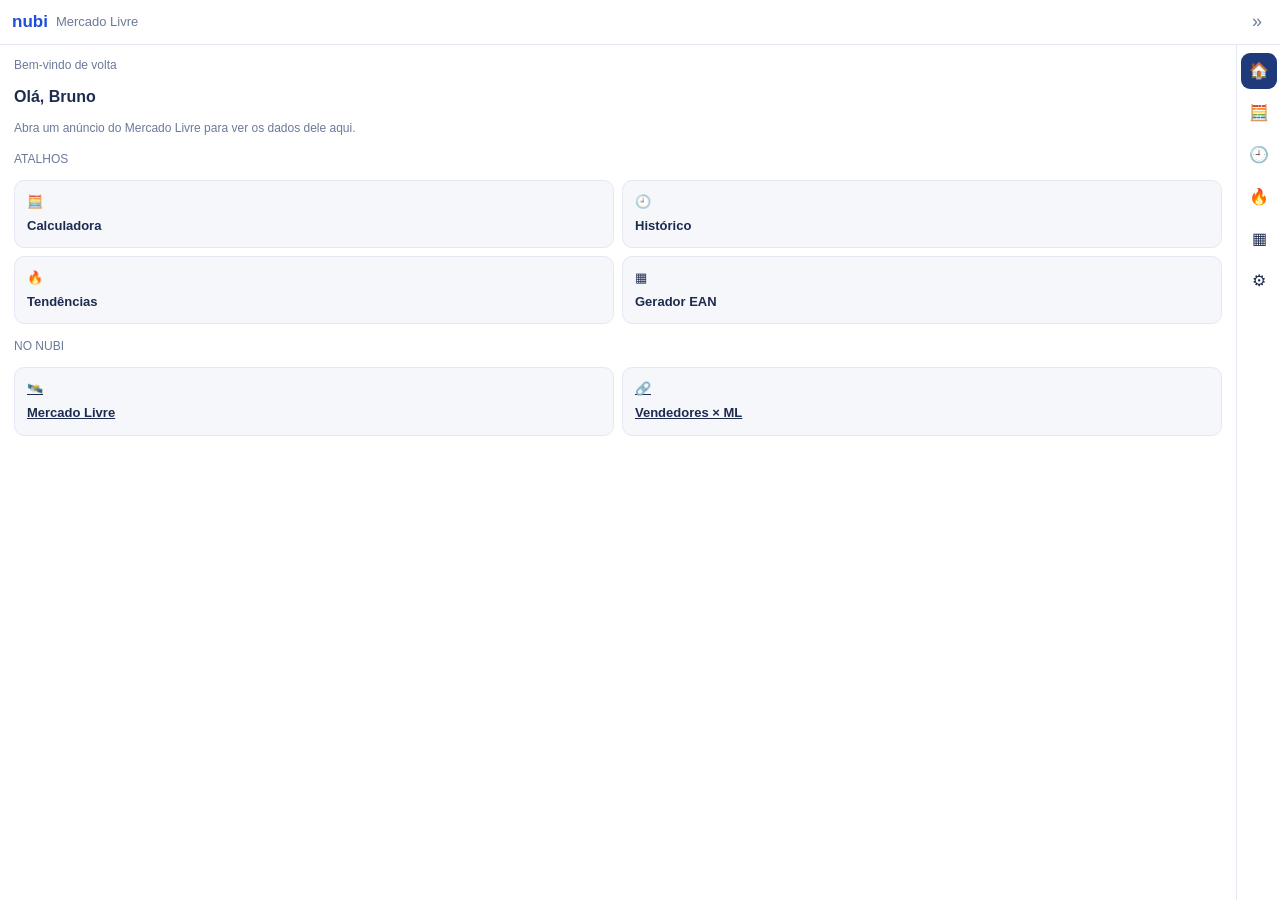
==== nubi/public/extensao/nubi-ml/painel.html @ 42dd1c72 "Extensão 0.2: quadro nubi Spy no produto e painel lateral (calculadora, histórico, tendências, gerad" ====
<!doctype html>
<html lang="pt-BR">
<head>
<meta charset="utf-8">
<meta name="viewport" content="width=device-width, initial-scale=1">
<title>nubi · painel</title>
<link rel="stylesheet" href="painel.css">
</head>
<body>
<div class="pn">
  <header class="pn-cab"><b>nubi</b><span>Mercado Livre</span><button id="pn-fechar" title="Fechar">»</button></header>
  <main id="pn-corpo"></main>
  <nav class="pn-trilho" id="pn-trilho">
    <button data-aba="inicio" title="Início">🏠</button>
    <button data-aba="calc" title="Calculadora">🧮</button>
    <button data-aba="hist" title="Histórico">🕘</button>
    <button data-aba="tend" title="Tendências">🔥</button>
    <button data-aba="ean" title="Gerador EAN">▦</button>
    <button data-aba="ajustes" title="Ajustes">⚙</button>
  </nav>
</div>
<script src="painel.js"></script>
</body>
</html>
---- nubi/public/extensao/nubi-ml/painel.css ----
:root{--fundo:#fff;--fundo2:#f5f7fb;--linha:#e3e8f2;--txt:#1d2b4f;--fraco:#6b7a99;--azul:#1f3a7a;--azul2:#1f4fd8;--verde:#0f7b4a;
  --verde2:#e8f7ef;--verm:#b42318;--laranja:#c2410c}
@media (prefers-color-scheme:dark){:root{--fundo:#141a26;--fundo2:#1c2433;--linha:#2a3448;--txt:#e6ebf5;--fraco:#95a2bd;--azul:#3b5bb5;
  --azul2:#8fb0ff;--verde:#4ade80;--verde2:#123524;--verm:#f87171;--laranja:#fb923c}}
*{box-sizing:border-box}
html,body{margin:0;height:100%;background:var(--fundo);color:var(--txt);font:13px/1.4 -apple-system,Segoe UI,Roboto,sans-serif}
.pn{display:grid;grid-template-columns:1fr 44px;grid-template-rows:auto 1fr;height:100%}
.pn-cab{grid-column:1/3;display:flex;align-items:center;gap:8px;padding:10px 12px;border-bottom:1px solid var(--linha)}
.pn-cab b{font-size:17px;color:var(--azul2)}.pn-cab span{color:var(--fraco);flex:1}
.pn-cab button{border:0;background:none;color:var(--fraco);font-size:18px;cursor:pointer}
main{overflow:auto;padding:12px 14px 24px}
.pn-trilho{display:flex;flex-direction:column;gap:6px;padding:8px 4px;border-left:1px solid var(--linha)}
.pn-trilho button{width:36px;height:36px;border:0;border-radius:9px;background:none;font-size:16px;cursor:pointer;color:var(--txt)}
.pn-trilho button.on{background:var(--azul);color:#fff}
h2{font-size:16px;margin:0 0 2px}.sub{color:var(--fraco);font-size:12px;margin:0 0 12px}
.cartao{border:1px solid var(--linha);border-radius:10px;padding:10px 12px;background:var(--fundo2);margin-bottom:10px}
.grade{display:grid;grid-template-columns:1fr 1fr;gap:8px}
.atalho{border:1px solid var(--linha);border-radius:10px;padding:12px;background:var(--fundo2);cursor:pointer;text-align:left;color:var(--txt);font:inherit}
.atalho b{display:block;margin-top:6px}.atalho:hover{border-color:var(--azul2)}
label{display:block;font-size:12px;color:var(--fraco);margin:10px 0 4px}
input,select{width:100%;padding:8px 10px;border:1px solid var(--linha);border-radius:8px;background:var(--fundo);color:var(--txt);font:inherit}
.tipos{display:grid;grid-template-columns:1fr 1fr;gap:8px}
.tipos button{padding:8px;border:1px solid var(--linha);border-radius:8px;background:var(--fundo);color:var(--txt);cursor:pointer;font:inherit}
.tipos button.on{background:var(--azul);border-color:var(--azul);color:#fff}
.tipos small{display:block;opacity:.8}
.chave{display:flex;align-items:center;justify-content:space-between;gap:10px;border:1px solid var(--linha);border-radius:8px;padding:8px 10px;margin-top:8px}
.chave small{display:block;color:var(--fraco)}
.lucro{border:1px solid var(--verde);background:var(--verde2);border-radius:10px;padding:10px 12px;margin-top:12px}
.lucro.neg{border-color:var(--verm)}.lucro .v{font-size:26px;font-weight:800;color:var(--verde)}.lucro.neg .v{color:var(--verm)}
.duas{display:grid;grid-template-columns:1fr 1fr;gap:8px;margin-top:8px}
.duas div{background:var(--fundo);border-radius:8px;padding:6px;text-align:center}.duas small{display:block;color:var(--fraco);font-size:10px}
.linha{display:flex;justify-content:space-between;padding:6px 0;border-bottom:1px solid var(--linha)}
.bt{display:inline-block;padding:8px 12px;border:0;border-radius:8px;background:var(--azul);color:#fff;font:inherit;font-weight:600;cursor:pointer;text-decoration:none}
.bt.cheio{display:block;width:100%;margin-top:12px;text-align:center}.bt:disabled{opacity:.5;cursor:default}
.bt.leve{background:var(--fundo2);color:var(--txt);border:1px solid var(--linha)}
.fraco{color:var(--fraco);font-size:12px}
.item{display:flex;gap:10px;align-items:center;border:1px solid var(--linha);border-radius:10px;padding:8px;margin-bottom:8px}
.item img,.item .sem{width:42px;height:42px;border-radius:6px;object-fit:cover;background:var(--fundo2);flex:none}
.item .meio{flex:1;min-width:0}.item .meio b{display:block;white-space:nowrap;overflow:hidden;text-overflow:ellipsis}
.item .dir{text-align:right}.item .dir b{color:var(--verde)}.item .dir b.neg{color:var(--verm)}
.mini{border:0;background:none;cursor:pointer;color:var(--fraco);font-size:13px;padding:2px 4px}
.termo{display:flex;align-items:center;gap:8px;border:1px solid var(--linha);border-radius:8px;padding:7px 10px;margin-bottom:6px}
.termo .n{color:var(--laranja);font-weight:700;width:22px}.termo a{flex:1;color:var(--txt);text-decoration:none;font-weight:600}
.ean{font-family:ui-monospace,Menlo,monospace;font-size:15px;letter-spacing:1px}
.ok{color:var(--verde)}.erro{color:var(--verm)}
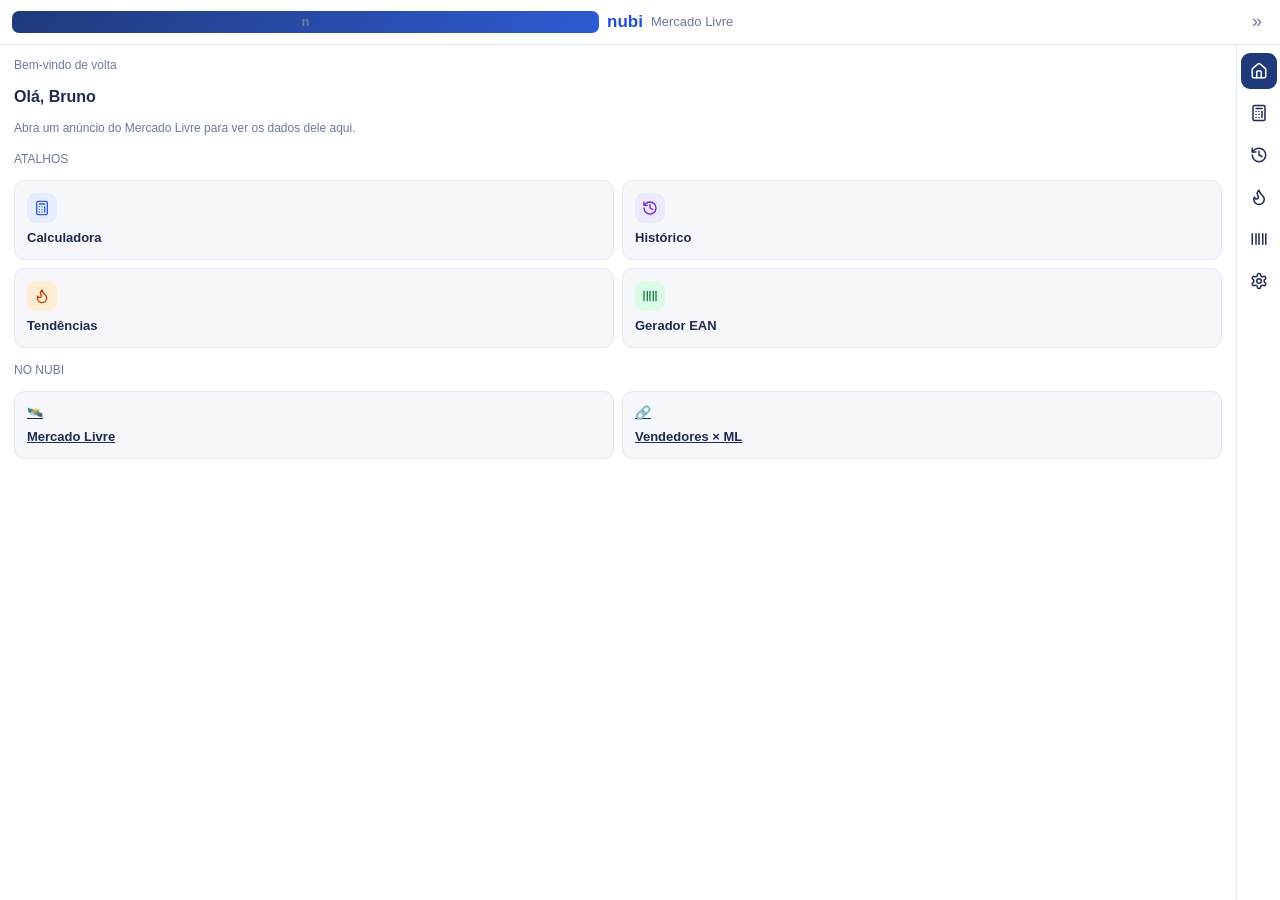
==== commit 24592608: "Extensão 0.3: quadro no visual do Hunter com ícones, conversão, visitas na vida, projeção e tempo at" ====
--- a/nubi/public/extensao/nubi-ml/painel.html
+++ b/nubi/public/extensao/nubi-ml/painel.html
@@ -8,7 +8,7 @@
 </head>
 <body>
 <div class="pn">
-  <header class="pn-cab"><b>nubi</b><span>Mercado Livre</span><button id="pn-fechar" title="Fechar">»</button></header>
+  <header class="pn-cab"><span class="pn-logo">n</span><b>nubi</b><span>Mercado Livre</span><button id="pn-fechar" title="Fechar">»</button></header>
   <main id="pn-corpo"></main>
   <nav class="pn-trilho" id="pn-trilho">
     <button data-aba="inicio" title="Início">🏠</button>
@@ -19,6 +19,7 @@
     <button data-aba="ajustes" title="Ajustes">⚙</button>
   </nav>
 </div>
+<script src="icones.js"></script>
 <script src="painel.js"></script>
 </body>
 </html>
--- a/nubi/public/extensao/nubi-ml/painel.css
+++ b/nubi/public/extensao/nubi-ml/painel.css
@@ -43,3 +43,8 @@
 .termo .n{color:var(--laranja);font-weight:700;width:22px}.termo a{flex:1;color:var(--txt);text-decoration:none;font-weight:600}
 .ean{font-family:ui-monospace,Menlo,monospace;font-size:15px;letter-spacing:1px}
 .ok{color:var(--verde)}.erro{color:var(--verm)}
+.pn-logo{width:22px;height:22px;border-radius:7px;background:linear-gradient(135deg,#1f3a7a,#2f5bd3);color:#fff;display:grid;place-items:center;font-weight:800}
+.pn-trilho button{display:grid;place-items:center}
+.atalho .bola{display:grid;place-items:center;width:30px;height:30px;border-radius:9px;font-style:normal}
+.bola.az{background:#e5edff;color:#2f5bd3}.bola.rx{background:#ede9fe;color:#6d28d9}.bola.lj{background:#ffedd5;color:#c2410c}.bola.vd{background:#dcfce7;color:#15803d}
+.nubi-ic{display:inline-block;vertical-align:-2px}
